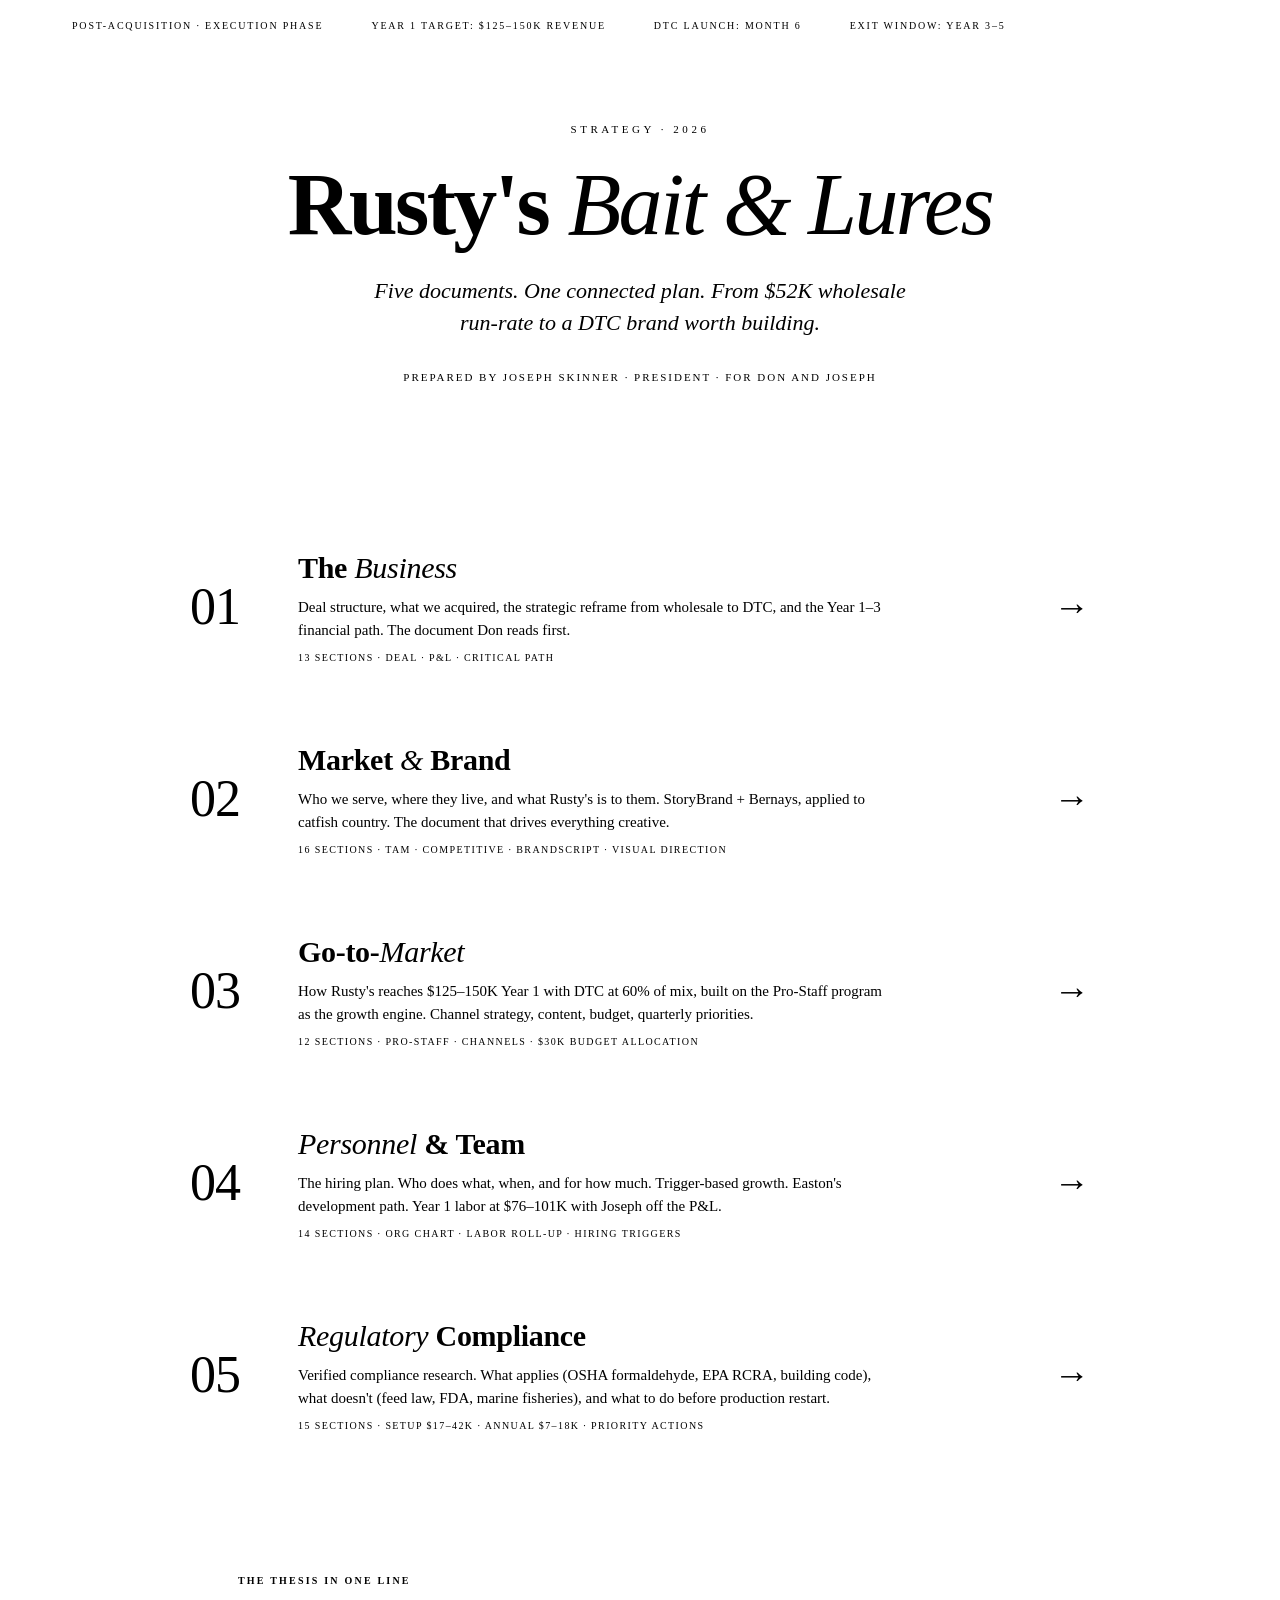
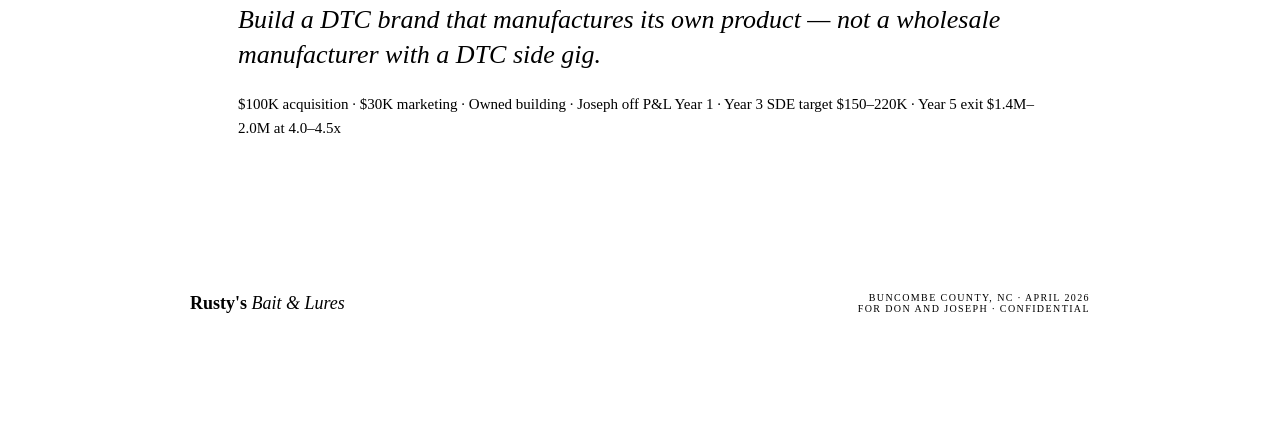
==== index.html @ a304e460 "Create index.html" ====
<!DOCTYPE html>
<html lang="en">
<head>
  <meta charset="UTF-8">
  <meta name="viewport" content="width=device-width, initial-scale=1.0">
  <title>Rusty's Bait &amp; Lures — Strategy 2026</title>
  <link rel="preconnect" href="https://fonts.googleapis.com">
  <link rel="preconnect" href="https://fonts.gstatic.com" crossorigin>
  <link href="https://fonts.googleapis.com/css2?family=Fraunces:ital,opsz,wght@0,9..144,400..700;1,9..144,400..700&family=Inter+Tight:wght@400;500;600;700&family=JetBrains+Mono:wght@400;500;600&display=swap" rel="stylesheet">
  <link rel="stylesheet" href="../style.css">
  <style>
    /* Landing-specific overrides */
    body { background: var(--kraft); }

    .landing-wrap {
      max-width: 900px;
      margin: 0 auto;
      padding: 80px 48px 120px;
    }

    .landing-header {
      text-align: center;
      margin-bottom: 72px;
      padding-bottom: 56px;
      border-bottom: 2px solid var(--charcoal);
    }

    .landing-eyebrow {
      font-family: var(--font-mono);
      font-size: 11px;
      letter-spacing: 0.32em;
      text-transform: uppercase;
      color: var(--rust);
      margin-bottom: 28px;
      display: flex;
      align-items: center;
      justify-content: center;
      gap: 18px;
    }
    .landing-eyebrow::before,
    .landing-eyebrow::after {
      content: "";
      width: 40px;
      height: 1px;
      background: var(--rust);
    }

    .landing-title {
      font-family: var(--font-display);
      font-size: clamp(52px, 8vw, 88px);
      font-weight: 600;
      line-height: 0.96;
      letter-spacing: -0.03em;
      color: var(--charcoal);
      margin: 0 0 28px;
    }
    .landing-title em {
      font-style: italic;
      color: var(--rust);
      font-weight: 400;
    }

    .landing-subtitle {
      font-family: var(--font-display);
      font-size: 22px;
      font-style: italic;
      color: var(--charcoal-mute);
      max-width: 560px;
      margin: 0 auto 32px;
      line-height: 1.45;
    }

    .landing-meta {
      font-family: var(--font-mono);
      font-size: 11px;
      letter-spacing: 0.18em;
      text-transform: uppercase;
      color: var(--charcoal-mute);
    }

    /* Doc cards */
    .doc-grid {
      display: grid;
      grid-template-columns: 1fr;
      gap: 0;
    }

    .doc-card {
      display: grid;
      grid-template-columns: 76px 1fr 48px;
      gap: 32px;
      padding: 40px 0;
      border-bottom: 1px solid var(--kraft-line);
      text-decoration: none;
      color: var(--charcoal);
      transition: all 0.18s ease;
      align-items: center;
    }
    .doc-card:first-child { border-top: 1px solid var(--kraft-line); }
    .doc-card:hover {
      padding-left: 20px;
      padding-right: 20px;
      background: var(--kraft-light);
      border-radius: 2px;
      border-bottom-color: transparent;
    }
    .doc-card:hover .doc-card-arrow {
      color: var(--rust);
      transform: translateX(5px);
    }

    .doc-card-num {
      font-family: var(--font-mono);
      font-size: 52px;
      font-weight: 300;
      color: var(--rust);
      line-height: 1;
      letter-spacing: -0.02em;
    }

    .doc-card-title {
      font-family: var(--font-display);
      font-size: 30px;
      font-weight: 600;
      line-height: 1.15;
      color: var(--charcoal);
      margin: 0 0 10px;
      letter-spacing: -0.01em;
    }
    .doc-card-title em {
      font-style: italic;
      color: var(--rust);
      font-weight: 400;
    }

    .doc-card-desc {
      font-size: 15px;
      line-height: 1.55;
      color: var(--charcoal-soft);
      margin: 0 0 10px;
      max-width: 600px;
    }

    .doc-card-meta {
      font-family: var(--font-mono);
      font-size: 10px;
      letter-spacing: 0.14em;
      text-transform: uppercase;
      color: var(--charcoal-mute);
    }

    .doc-card-arrow {
      font-family: var(--font-display);
      font-size: 36px;
      color: var(--charcoal-mute);
      transition: all 0.18s ease;
      text-align: right;
    }

    /* Status strip at top */
    .status-strip {
      background: var(--charcoal);
      padding: 12px 48px;
      display: flex;
      align-items: center;
      gap: 32px;
      font-family: var(--font-mono);
      font-size: 10px;
      letter-spacing: 0.18em;
      text-transform: uppercase;
      color: var(--charcoal-mute);
    }
    .status-strip-item { display: flex; align-items: center; gap: 10px; }
    .status-dot {
      width: 6px; height: 6px;
      border-radius: 50%;
      background: var(--rust);
      flex-shrink: 0;
    }
    .status-dot.teal { background: var(--teal); }

    /* Footer */
    .landing-footer {
      margin-top: 80px;
      padding-top: 32px;
      border-top: 1px solid var(--kraft-line);
      display: flex;
      align-items: center;
      justify-content: space-between;
    }
    .landing-footer-brand {
      font-family: var(--font-display);
      font-size: 18px;
      font-weight: 600;
      color: var(--charcoal);
    }
    .landing-footer-brand em {
      font-style: italic;
      color: var(--rust);
      font-weight: 400;
    }
    .landing-footer-note {
      font-family: var(--font-mono);
      font-size: 10px;
      letter-spacing: 0.14em;
      text-transform: uppercase;
      color: var(--charcoal-mute);
      text-align: right;
    }
  </style>
</head>
<body>

  <!-- Status strip -->
  <div class="status-strip">
    <div class="status-strip-item">
      <span class="status-dot"></span>
      Post-acquisition · Execution phase
    </div>
    <div class="status-strip-item">
      <span class="status-dot teal"></span>
      Year 1 target: $125–150K revenue
    </div>
    <div class="status-strip-item">
      <span class="status-dot"></span>
      DTC launch: Month 6
    </div>
    <div class="status-strip-item">
      <span class="status-dot teal"></span>
      Exit window: Year 3–5
    </div>
  </div>

  <div class="landing-wrap">

    <header class="landing-header">
      <div class="landing-eyebrow">Strategy · 2026</div>
      <h1 class="landing-title">Rusty's <em>Bait &amp; Lures</em></h1>
      <p class="landing-subtitle">Five documents. One connected plan. From $52K wholesale run-rate to a DTC brand worth building.</p>
      <div class="landing-meta">Prepared by Joseph Skinner · President · For Don and Joseph</div>
    </header>

    <div class="doc-grid">

      <a href="01-business.html" class="doc-card">
        <div class="doc-card-num">01</div>
        <div>
          <div class="doc-card-title">The <em>Business</em></div>
          <p class="doc-card-desc">Deal structure, what we acquired, the strategic reframe from wholesale to DTC, and the Year 1–3 financial path. The document Don reads first.</p>
          <div class="doc-card-meta">13 sections · Deal · P&amp;L · Critical path</div>
        </div>
        <div class="doc-card-arrow">→</div>
      </a>

      <a href="02-market-and-brand.html" class="doc-card">
        <div class="doc-card-num">02</div>
        <div>
          <div class="doc-card-title">Market <em>&amp;</em> Brand</div>
          <p class="doc-card-desc">Who we serve, where they live, and what Rusty's is to them. StoryBrand + Bernays, applied to catfish country. The document that drives everything creative.</p>
          <div class="doc-card-meta">16 sections · TAM · Competitive · BrandScript · Visual direction</div>
        </div>
        <div class="doc-card-arrow">→</div>
      </a>

      <a href="03-go-to-market.html" class="doc-card">
        <div class="doc-card-num">03</div>
        <div>
          <div class="doc-card-title">Go-to-<em>Market</em></div>
          <p class="doc-card-desc">How Rusty's reaches $125–150K Year 1 with DTC at 60% of mix, built on the Pro-Staff program as the growth engine. Channel strategy, content, budget, quarterly priorities.</p>
          <div class="doc-card-meta">12 sections · Pro-Staff · Channels · $30K budget allocation</div>
        </div>
        <div class="doc-card-arrow">→</div>
      </a>

      <a href="04-personnel.html" class="doc-card">
        <div class="doc-card-num">04</div>
        <div>
          <div class="doc-card-title"><em>Personnel</em> &amp; Team</div>
          <p class="doc-card-desc">The hiring plan. Who does what, when, and for how much. Trigger-based growth. Easton's development path. Year 1 labor at $76–101K with Joseph off the P&amp;L.</p>
          <div class="doc-card-meta">14 sections · Org chart · Labor roll-up · Hiring triggers</div>
        </div>
        <div class="doc-card-arrow">→</div>
      </a>

      <a href="05-regulatory.html" class="doc-card">
        <div class="doc-card-num">05</div>
        <div>
          <div class="doc-card-title"><em>Regulatory</em> Compliance</div>
          <p class="doc-card-desc">Verified compliance research. What applies (OSHA formaldehyde, EPA RCRA, building code), what doesn't (feed law, FDA, marine fisheries), and what to do before production restart.</p>
          <div class="doc-card-meta">15 sections · Setup $17–42K · Annual $7–18K · Priority actions</div>
        </div>
        <div class="doc-card-arrow">→</div>
      </a>

    </div>

    <!-- Summary callout -->
    <div style="margin-top:64px; background:var(--charcoal-soft); border-radius:2px; padding:40px 48px;">
      <div style="font-family:var(--font-mono); font-size:10px; letter-spacing:0.22em; text-transform:uppercase; color:var(--rust-light); margin-bottom:16px; font-weight:600;">The Thesis in One Line</div>
      <p style="font-family:var(--font-display); font-size:26px; font-style:italic; line-height:1.35; color:var(--kraft-light); margin:0 0 20px;">Build a DTC brand that manufactures its own product — not a wholesale manufacturer with a DTC side gig.</p>
      <p style="font-family:var(--font-body); font-size:15px; line-height:1.6; color:var(--charcoal-mute); margin:0;">$100K acquisition · $30K marketing · Owned building · Joseph off P&amp;L Year 1 · Year 3 SDE target $150–220K · Year 5 exit $1.4M–2.0M at 4.0–4.5x</p>
    </div>

    <footer class="landing-footer">
      <div class="landing-footer-brand">Rusty's <em>Bait &amp; Lures</em></div>
      <div class="landing-footer-note">
        Buncombe County, NC · April 2026<br>
        For Don and Joseph · Confidential
      </div>
    </footer>

  </div>

</body>
</html>
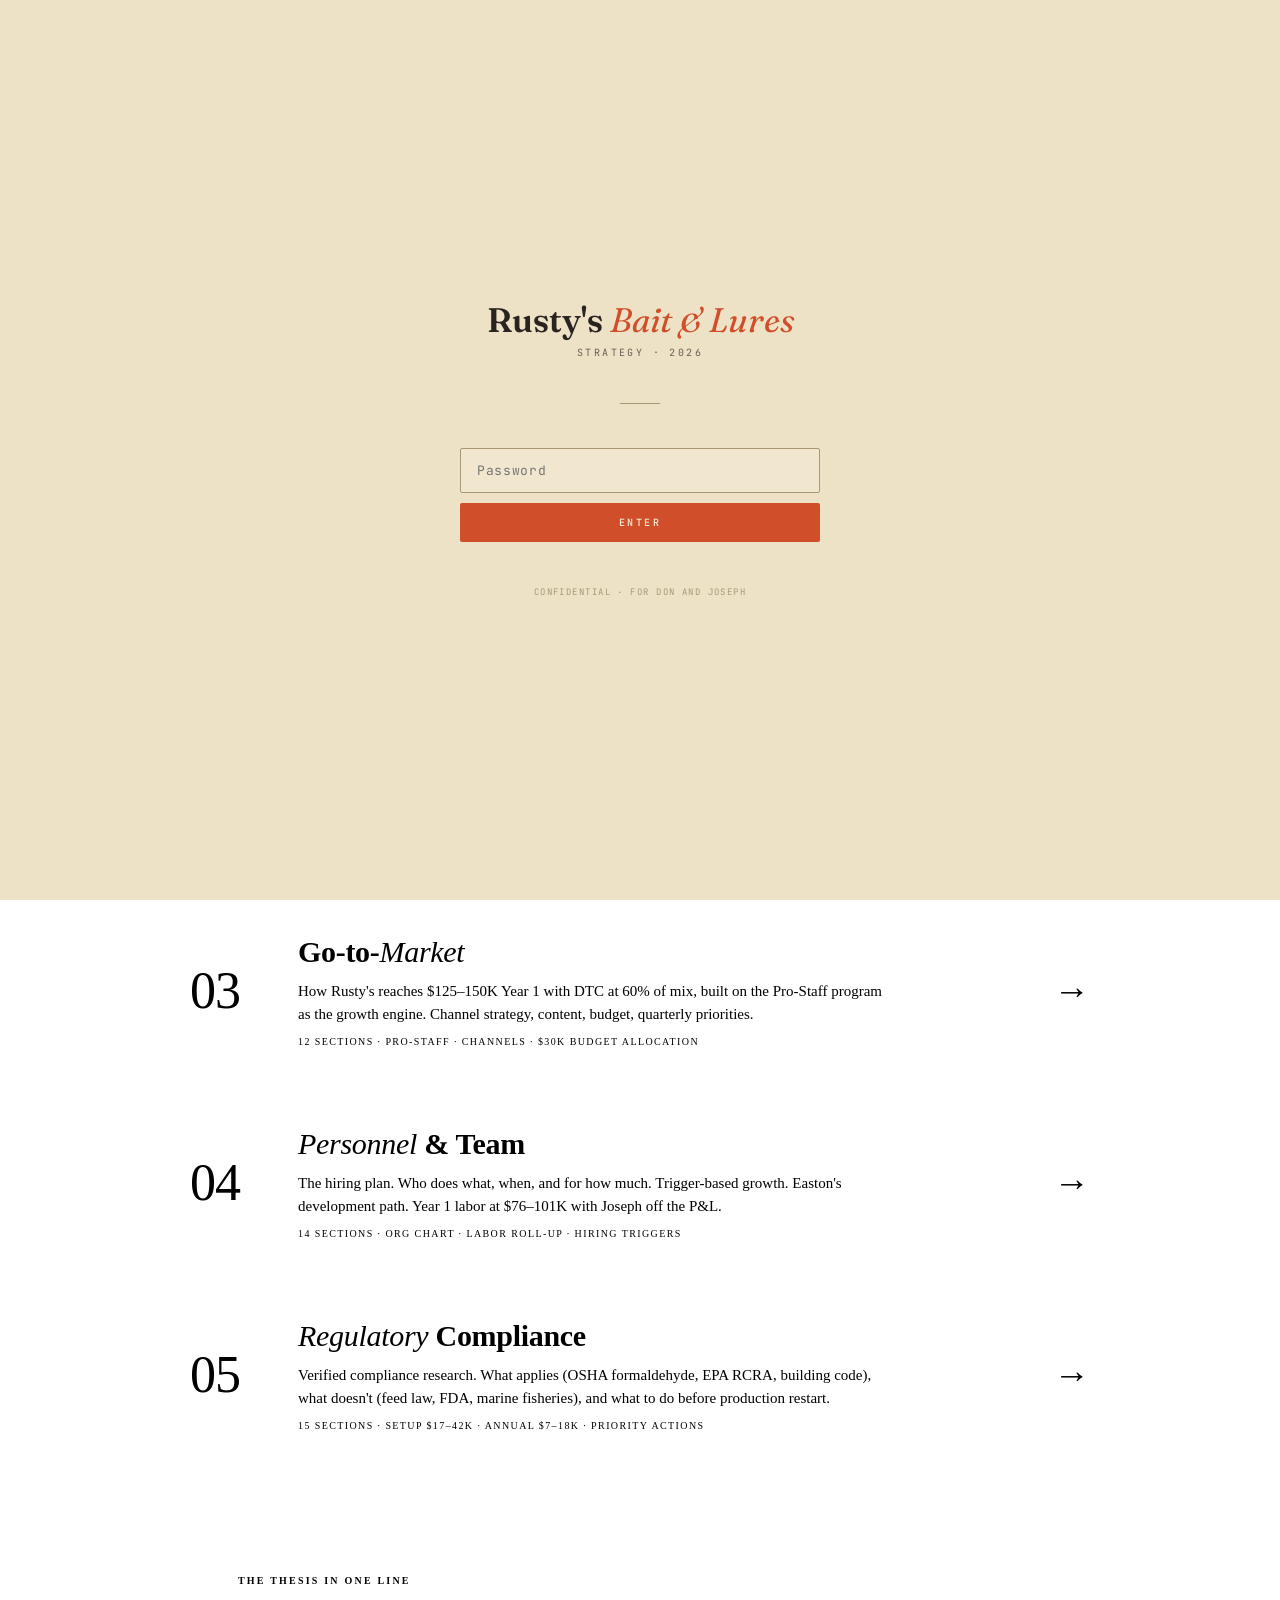
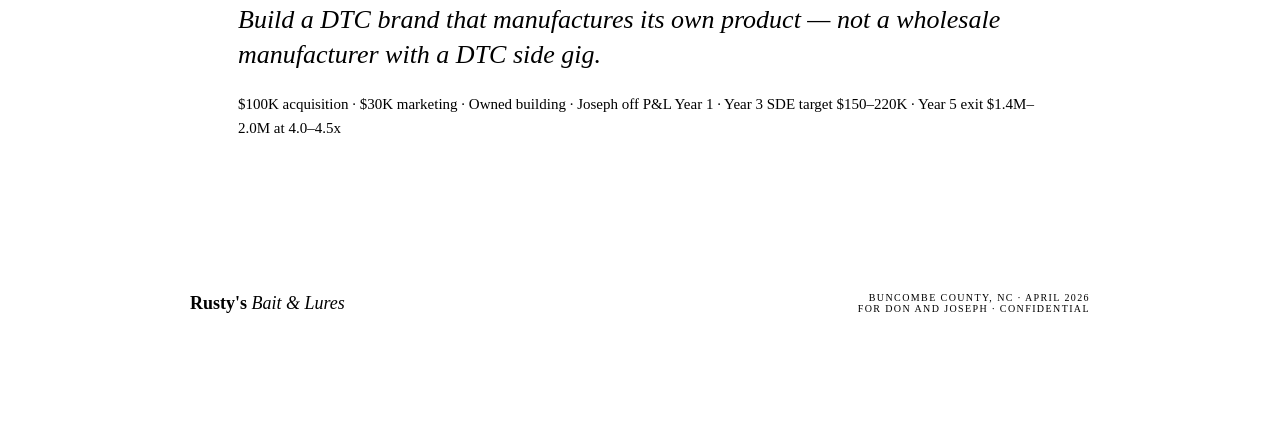
==== commit 52bba5cd: "Update index.html" ====
--- a/index.html
+++ b/index.html
@@ -211,6 +211,60 @@
 </head>
 <body>
 
+  <!-- =====================================================
+       PASSWORD GATE — renders over entire page until auth
+       ===================================================== -->
+  <div id="auth-gate" style="position:fixed;inset:0;background:#ede2c5;z-index:9999;display:flex;align-items:center;justify-content:center;font-family:'Inter Tight','Inter',sans-serif;">
+    <div style="text-align:center;width:100%;max-width:360px;padding:0 32px;">
+
+      <div style="font-family:'Fraunces',Georgia,serif;font-size:34px;font-weight:600;color:#2a2420;line-height:1.1;margin-bottom:6px;">
+        Rusty's <em style="font-style:italic;color:#d14e2a;font-weight:400;">Bait &amp; Lures</em>
+      </div>
+      <div style="font-family:'JetBrains Mono',monospace;font-size:10px;letter-spacing:0.24em;text-transform:uppercase;color:#6b5f56;margin-bottom:44px;">Strategy · 2026</div>
+
+      <div style="width:40px;height:1px;background:#a89878;margin:0 auto 44px;"></div>
+
+      <input type="password" id="pw-input" placeholder="Password"
+        style="display:block;width:100%;padding:13px 16px;font-family:'JetBrains Mono',monospace;font-size:13px;letter-spacing:0.05em;background:#f0e7ce;border:1px solid #a89878;border-radius:2px;color:#2a2420;outline:none;box-sizing:border-box;margin-bottom:10px;transition:border-color 0.2s;"
+        onkeydown="if(event.key==='Enter')rustysAuth()">
+
+      <button onclick="rustysAuth()"
+        style="display:block;width:100%;padding:13px 16px;font-family:'JetBrains Mono',monospace;font-size:10px;letter-spacing:0.24em;text-transform:uppercase;font-weight:600;background:#d14e2a;color:#f0e7ce;border:none;border-radius:2px;cursor:pointer;">
+        Enter
+      </button>
+
+      <div id="pw-error" style="display:none;font-family:'JetBrains Mono',monospace;font-size:10px;letter-spacing:0.06em;color:#d14e2a;margin-top:14px;">Incorrect password.</div>
+
+      <div style="font-family:'JetBrains Mono',monospace;font-size:9px;letter-spacing:0.16em;text-transform:uppercase;color:#a89878;margin-top:44px;">Confidential · For Don and Joseph</div>
+    </div>
+  </div>
+
+  <script>
+    // Hide gate immediately if already authenticated this session
+    if (sessionStorage.getItem('rustys_auth') === '1') {
+      document.getElementById('auth-gate').style.display = 'none';
+    }
+
+    function rustysAuth() {
+      var input = document.getElementById('pw-input');
+      var error = document.getElementById('pw-error');
+      var gate  = document.getElementById('auth-gate');
+
+      if (input.value === 'rustys2026!!') {
+        sessionStorage.setItem('rustys_auth', '1');
+        gate.style.transition = 'opacity 0.25s ease';
+        gate.style.opacity = '0';
+        setTimeout(function() { gate.style.display = 'none'; }, 260);
+      } else {
+        error.style.display = 'block';
+        input.style.borderColor = '#d14e2a';
+        input.value = '';
+        input.focus();
+        setTimeout(function() { input.style.borderColor = '#a89878'; }, 900);
+      }
+    }
+  </script>
+
   <!-- Status strip -->
   <div class="status-strip">
     <div class="status-strip-item">
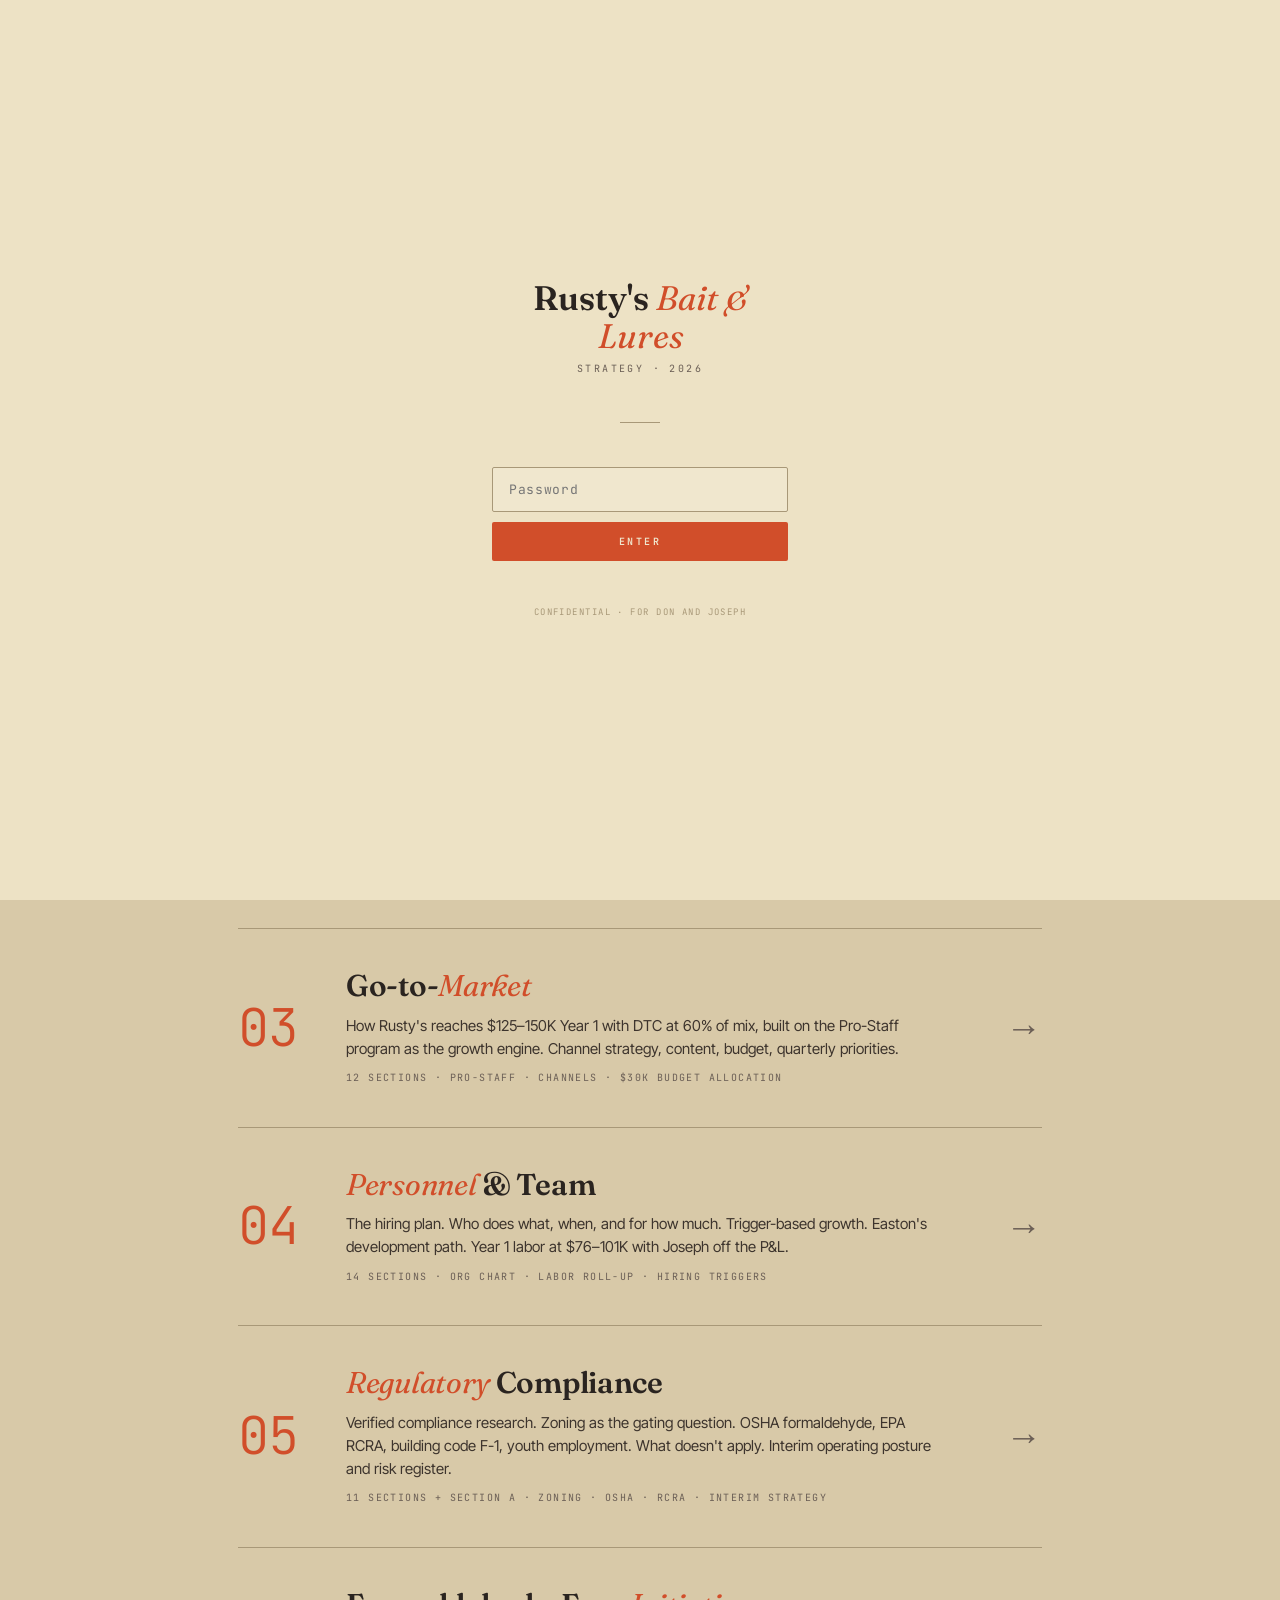
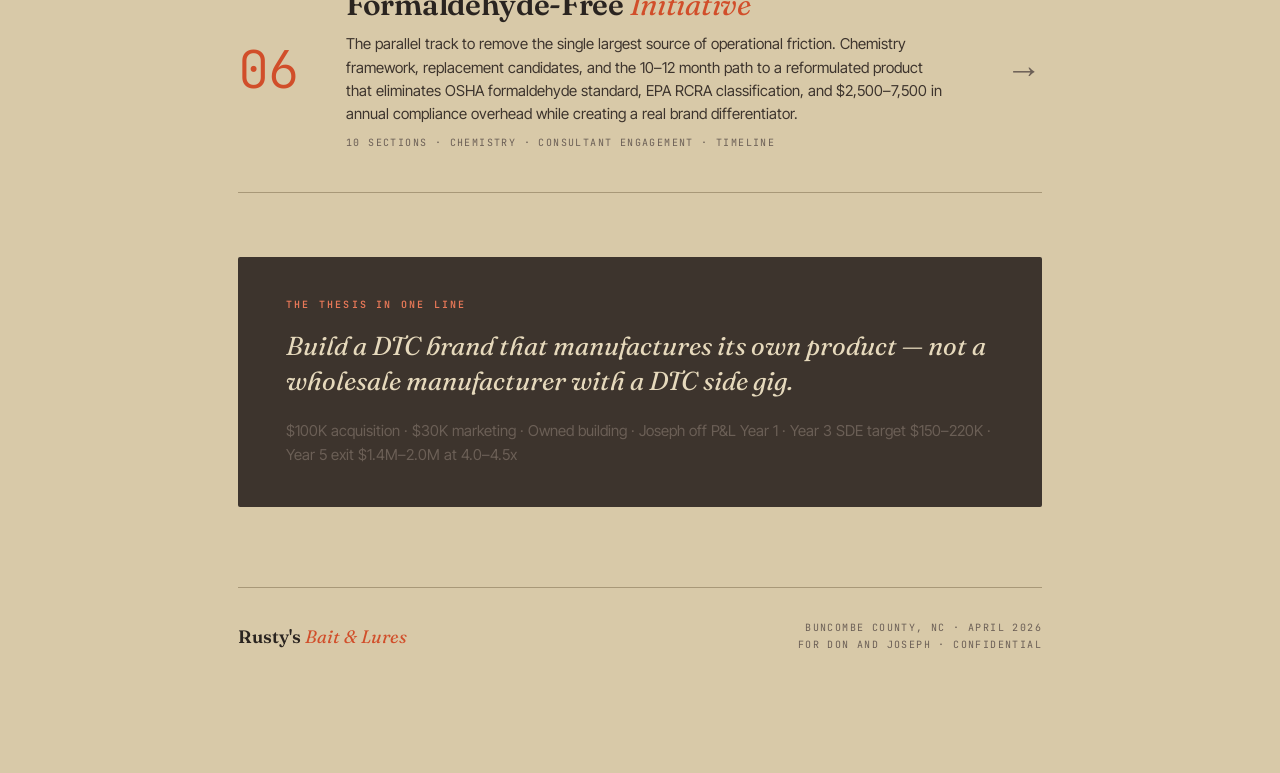
==== commit 3fbc3f99: "Update index.html" ====
--- a/index.html
+++ b/index.html
@@ -7,7 +7,7 @@
   <link rel="preconnect" href="https://fonts.googleapis.com">
   <link rel="preconnect" href="https://fonts.gstatic.com" crossorigin>
   <link href="https://fonts.googleapis.com/css2?family=Fraunces:ital,opsz,wght@0,9..144,400..700;1,9..144,400..700&family=Inter+Tight:wght@400;500;600;700&family=JetBrains+Mono:wght@400;500;600&display=swap" rel="stylesheet">
-  <link rel="stylesheet" href="../style.css">
+  <link rel="stylesheet" href="style.css">
   <style>
     /* Landing-specific overrides */
     body { background: var(--kraft); }
@@ -290,7 +290,7 @@
     <header class="landing-header">
       <div class="landing-eyebrow">Strategy · 2026</div>
       <h1 class="landing-title">Rusty's <em>Bait &amp; Lures</em></h1>
-      <p class="landing-subtitle">Five documents. One connected plan. From $52K wholesale run-rate to a DTC brand worth building.</p>
+      <p class="landing-subtitle">Six documents. One connected plan. From $52K wholesale run-rate to a DTC brand worth building.</p>
       <div class="landing-meta">Prepared by Joseph Skinner · President · For Don and Joseph</div>
     </header>
 
@@ -340,8 +340,18 @@
         <div class="doc-card-num">05</div>
         <div>
           <div class="doc-card-title"><em>Regulatory</em> Compliance</div>
-          <p class="doc-card-desc">Verified compliance research. What applies (OSHA formaldehyde, EPA RCRA, building code), what doesn't (feed law, FDA, marine fisheries), and what to do before production restart.</p>
-          <div class="doc-card-meta">15 sections · Setup $17–42K · Annual $7–18K · Priority actions</div>
+          <p class="doc-card-desc">Verified compliance research. Zoning as the gating question. OSHA formaldehyde, EPA RCRA, building code F-1, youth employment. What doesn't apply. Interim operating posture and risk register.</p>
+          <div class="doc-card-meta">11 sections + Section A · Zoning · OSHA · RCRA · Interim strategy</div>
+        </div>
+        <div class="doc-card-arrow">→</div>
+      </a>
+
+      <a href="06-formaldehyde-free.html" class="doc-card">
+        <div class="doc-card-num">06</div>
+        <div>
+          <div class="doc-card-title">Formaldehyde-Free <em>Initiative</em></div>
+          <p class="doc-card-desc">The parallel track to remove the single largest source of operational friction. Chemistry framework, replacement candidates, and the 10–12 month path to a reformulated product that eliminates OSHA formaldehyde standard, EPA RCRA classification, and $2,500–7,500 in annual compliance overhead while creating a real brand differentiator.</p>
+          <div class="doc-card-meta">10 sections · Chemistry · Consultant engagement · Timeline</div>
         </div>
         <div class="doc-card-arrow">→</div>
       </a>
--- a/style.css
+++ b/style.css
@@ -0,0 +1,848 @@
+/* =========================================================
+   RUSTY'S BAIT & LURES — STRATEGY DOCUMENTS
+   Palette: kraft/putty background, charcoal body, rust-red accent
+   Type: serif display, sans body, mono utility
+   ========================================================= */
+
+/* --- RESET / BASE --- */
+*, *::before, *::after { box-sizing: border-box; }
+html { scroll-behavior: smooth; }
+
+:root {
+  /* palette */
+  --kraft: #d8c9a8;
+  --kraft-deep: #c8b792;
+  --kraft-light: #e6d9bc;
+  --kraft-pale: #f0e7ce;
+  --charcoal: #2a2420;
+  --charcoal-soft: #3d342d;
+  --charcoal-mute: #6b5f56;
+  --kraft-line: #a89878;
+  --rust: #d14e2a;
+  --rust-deep: #a63a1e;
+  --rust-light: #e87858;
+  --teal: #3d6670;  /* occasional secondary only */
+  --paper: #ede2c5;
+
+  /* type */
+  --font-display: "Fraunces", "Playfair Display", Georgia, serif;
+  --font-body: "Inter Tight", "Inter", -apple-system, BlinkMacSystemFont, "Helvetica Neue", Arial, sans-serif;
+  --font-mono: "JetBrains Mono", "Roboto Mono", "SF Mono", Menlo, monospace;
+
+  /* sizing */
+  --max-content: 720px;
+  --max-wide: 960px;
+  --sidebar: 260px;
+}
+
+html, body {
+  margin: 0;
+  padding: 0;
+  background: var(--kraft);
+  color: var(--charcoal);
+  font-family: var(--font-body);
+  font-size: 17px;
+  line-height: 1.65;
+  -webkit-font-smoothing: antialiased;
+  -moz-osx-font-smoothing: grayscale;
+}
+
+/* subtle paper texture overlay */
+body::before {
+  content: "";
+  position: fixed;
+  inset: 0;
+  pointer-events: none;
+  background-image:
+    radial-gradient(circle at 20% 30%, rgba(168,152,120,0.03) 0%, transparent 50%),
+    radial-gradient(circle at 80% 70%, rgba(168,152,120,0.04) 0%, transparent 50%);
+  z-index: 1;
+}
+
+/* =========================================================
+   LAYOUT
+   ========================================================= */
+
+.layout {
+  display: grid;
+  grid-template-columns: var(--sidebar) 1fr;
+  min-height: 100vh;
+  position: relative;
+  z-index: 2;
+}
+
+.sidebar {
+  background: var(--kraft-deep);
+  border-right: 1px solid var(--kraft-line);
+  padding: 48px 28px;
+  position: sticky;
+  top: 0;
+  height: 100vh;
+  overflow-y: auto;
+}
+
+.content {
+  padding: 64px 72px 120px;
+  max-width: 960px;
+}
+
+@media (max-width: 880px) {
+  .layout { grid-template-columns: 1fr; }
+  .sidebar {
+    position: static;
+    height: auto;
+    padding: 32px 28px;
+  }
+  .content { padding: 40px 28px 80px; }
+}
+
+/* =========================================================
+   SIDEBAR NAVIGATION
+   ========================================================= */
+
+.brand-mark {
+  font-family: var(--font-display);
+  font-size: 22px;
+  font-weight: 600;
+  color: var(--charcoal);
+  line-height: 1.1;
+  margin-bottom: 4px;
+}
+.brand-mark em {
+  font-style: italic;
+  color: var(--rust);
+  font-weight: 500;
+}
+
+.brand-tag {
+  font-family: var(--font-mono);
+  font-size: 10px;
+  letter-spacing: 0.18em;
+  text-transform: uppercase;
+  color: var(--charcoal-mute);
+  margin-bottom: 40px;
+}
+
+.nav-section {
+  font-family: var(--font-mono);
+  font-size: 10px;
+  letter-spacing: 0.2em;
+  text-transform: uppercase;
+  color: var(--charcoal-mute);
+  margin: 28px 0 12px;
+  padding-bottom: 8px;
+  border-bottom: 1px solid var(--kraft-line);
+}
+
+.nav-list {
+  list-style: none;
+  padding: 0;
+  margin: 0 0 20px;
+}
+
+.nav-list li { margin-bottom: 6px; }
+
+.nav-list a {
+  display: flex;
+  align-items: baseline;
+  gap: 10px;
+  padding: 6px 10px;
+  margin-left: -10px;
+  border-radius: 2px;
+  color: var(--charcoal-soft);
+  text-decoration: none;
+  font-size: 14px;
+  line-height: 1.4;
+  transition: all 0.15s ease;
+}
+.nav-list a:hover {
+  background: var(--kraft-light);
+  color: var(--charcoal);
+}
+.nav-list a.current {
+  background: var(--charcoal);
+  color: var(--kraft-pale);
+}
+.nav-list a.current .nav-num { color: var(--rust-light); }
+
+.nav-num {
+  font-family: var(--font-mono);
+  font-size: 10px;
+  font-weight: 600;
+  color: var(--rust);
+  flex-shrink: 0;
+  padding-top: 2px;
+  letter-spacing: 0.05em;
+}
+
+.nav-toc {
+  list-style: none;
+  padding: 0;
+  margin: 0;
+  font-size: 13px;
+}
+
+.nav-toc li { margin-bottom: 4px; }
+
+.nav-toc a {
+  display: block;
+  padding: 4px 10px;
+  margin-left: 8px;
+  border-left: 1px solid var(--kraft-line);
+  color: var(--charcoal-mute);
+  text-decoration: none;
+  line-height: 1.4;
+  transition: all 0.15s ease;
+}
+.nav-toc a:hover {
+  color: var(--charcoal);
+  border-left-color: var(--rust);
+}
+
+/* =========================================================
+   DOCUMENT HEADER
+   ========================================================= */
+
+.doc-header {
+  margin-bottom: 64px;
+  padding-bottom: 40px;
+  border-bottom: 2px solid var(--charcoal);
+  position: relative;
+}
+
+.doc-eyebrow {
+  font-family: var(--font-mono);
+  font-size: 11px;
+  letter-spacing: 0.25em;
+  text-transform: uppercase;
+  color: var(--rust);
+  margin-bottom: 20px;
+  display: flex;
+  align-items: center;
+  gap: 12px;
+}
+
+.doc-eyebrow::before {
+  content: "";
+  width: 28px;
+  height: 2px;
+  background: var(--rust);
+  display: inline-block;
+}
+
+.doc-title {
+  font-family: var(--font-display);
+  font-size: clamp(40px, 6vw, 64px);
+  font-weight: 600;
+  line-height: 1.02;
+  letter-spacing: -0.02em;
+  color: var(--charcoal);
+  margin: 0 0 16px;
+}
+
+.doc-title em {
+  font-style: italic;
+  font-weight: 400;
+  color: var(--rust);
+}
+
+.doc-subtitle {
+  font-family: var(--font-display);
+  font-size: 22px;
+  font-weight: 400;
+  font-style: italic;
+  color: var(--charcoal-mute);
+  line-height: 1.4;
+  margin: 0 0 32px;
+  max-width: 600px;
+}
+
+.doc-meta {
+  display: grid;
+  grid-template-columns: repeat(auto-fit, minmax(160px, 1fr));
+  gap: 24px;
+  padding-top: 16px;
+}
+
+.doc-meta-item {
+  font-family: var(--font-mono);
+  font-size: 11px;
+  line-height: 1.5;
+}
+
+.doc-meta-label {
+  color: var(--charcoal-mute);
+  letter-spacing: 0.15em;
+  text-transform: uppercase;
+  display: block;
+  margin-bottom: 4px;
+}
+
+.doc-meta-value {
+  color: var(--charcoal);
+  font-family: var(--font-body);
+  font-size: 14px;
+  font-weight: 500;
+}
+
+/* =========================================================
+   CONTENT TYPOGRAPHY
+   ========================================================= */
+
+.section {
+  margin-bottom: 80px;
+  max-width: var(--max-content);
+  scroll-margin-top: 40px;
+}
+
+.section-full {
+  max-width: var(--max-wide);
+}
+
+.section-num {
+  font-family: var(--font-mono);
+  font-size: 11px;
+  letter-spacing: 0.25em;
+  color: var(--rust);
+  text-transform: uppercase;
+  display: block;
+  margin-bottom: 12px;
+  font-weight: 600;
+}
+
+h2.section-title {
+  font-family: var(--font-display);
+  font-size: 36px;
+  font-weight: 600;
+  line-height: 1.1;
+  letter-spacing: -0.01em;
+  color: var(--charcoal);
+  margin: 0 0 32px;
+  padding-bottom: 16px;
+  border-bottom: 1px solid var(--kraft-line);
+}
+
+h3 {
+  font-family: var(--font-display);
+  font-size: 22px;
+  font-weight: 600;
+  line-height: 1.25;
+  color: var(--charcoal);
+  margin: 40px 0 16px;
+}
+
+h4 {
+  font-family: var(--font-body);
+  font-size: 13px;
+  font-weight: 700;
+  letter-spacing: 0.12em;
+  text-transform: uppercase;
+  color: var(--rust-deep);
+  margin: 28px 0 12px;
+}
+
+p {
+  margin: 0 0 20px;
+  line-height: 1.7;
+}
+
+p.lead {
+  font-family: var(--font-display);
+  font-size: 22px;
+  line-height: 1.45;
+  font-style: italic;
+  color: var(--charcoal-soft);
+  margin-bottom: 32px;
+}
+
+a {
+  color: var(--rust-deep);
+  text-decoration: underline;
+  text-decoration-thickness: 1px;
+  text-underline-offset: 3px;
+}
+a:hover { color: var(--rust); }
+
+strong { font-weight: 600; color: var(--charcoal); }
+em { font-style: italic; }
+
+ul, ol { margin: 0 0 24px; padding-left: 24px; }
+li { margin-bottom: 8px; line-height: 1.6; }
+li strong { color: var(--charcoal); }
+
+blockquote {
+  border-left: 3px solid var(--rust);
+  padding: 4px 0 4px 24px;
+  margin: 32px 0;
+  font-family: var(--font-display);
+  font-size: 20px;
+  font-style: italic;
+  line-height: 1.5;
+  color: var(--charcoal-soft);
+}
+
+/* =========================================================
+   CALLOUTS AND PULL-QUOTES
+   ========================================================= */
+
+.callout {
+  background: var(--kraft-light);
+  border-left: 4px solid var(--rust);
+  padding: 24px 28px;
+  margin: 32px 0;
+  border-radius: 2px;
+}
+
+.callout-label {
+  font-family: var(--font-mono);
+  font-size: 10px;
+  letter-spacing: 0.2em;
+  text-transform: uppercase;
+  color: var(--rust);
+  font-weight: 600;
+  margin-bottom: 8px;
+  display: block;
+}
+
+.callout p:last-child { margin-bottom: 0; }
+
+.pullquote {
+  font-family: var(--font-display);
+  font-size: 28px;
+  line-height: 1.25;
+  font-style: italic;
+  color: var(--charcoal);
+  margin: 48px 0;
+  padding: 24px 0;
+  border-top: 1px solid var(--kraft-line);
+  border-bottom: 1px solid var(--kraft-line);
+  max-width: 640px;
+}
+
+.pullquote::before {
+  content: "—";
+  display: block;
+  color: var(--rust);
+  margin-bottom: 8px;
+  font-style: normal;
+}
+
+/* =========================================================
+   TABLES
+   ========================================================= */
+
+.data-table {
+  width: 100%;
+  border-collapse: collapse;
+  margin: 24px 0 32px;
+  font-size: 15px;
+}
+
+.data-table th {
+  font-family: var(--font-mono);
+  font-size: 10px;
+  font-weight: 600;
+  text-transform: uppercase;
+  letter-spacing: 0.15em;
+  color: var(--charcoal-mute);
+  text-align: left;
+  padding: 12px 16px;
+  border-bottom: 2px solid var(--charcoal);
+  background: var(--kraft-light);
+}
+
+.data-table td {
+  padding: 14px 16px;
+  border-bottom: 1px solid var(--kraft-line);
+  vertical-align: top;
+}
+
+.data-table tr:hover td { background: rgba(232, 217, 188, 0.4); }
+
+.data-table td strong { color: var(--charcoal); }
+
+.data-table .num {
+  font-family: var(--font-mono);
+  font-size: 14px;
+  text-align: right;
+  font-variant-numeric: tabular-nums;
+}
+
+.data-table .total td {
+  border-top: 2px solid var(--charcoal);
+  border-bottom: 2px solid var(--charcoal);
+  font-weight: 600;
+  background: var(--kraft-light);
+}
+
+/* =========================================================
+   STAT CARDS
+   ========================================================= */
+
+.stat-row {
+  display: grid;
+  grid-template-columns: repeat(auto-fit, minmax(180px, 1fr));
+  gap: 16px;
+  margin: 32px 0;
+}
+
+.stat-card {
+  background: var(--kraft-light);
+  border: 1px solid var(--kraft-line);
+  padding: 24px;
+  border-radius: 2px;
+  position: relative;
+}
+
+.stat-card::before {
+  content: "";
+  position: absolute;
+  top: 0;
+  left: 0;
+  width: 32px;
+  height: 3px;
+  background: var(--rust);
+}
+
+.stat-value {
+  font-family: var(--font-display);
+  font-size: 36px;
+  font-weight: 600;
+  color: var(--charcoal);
+  line-height: 1;
+  margin-bottom: 8px;
+  letter-spacing: -0.02em;
+}
+
+.stat-label {
+  font-family: var(--font-mono);
+  font-size: 10px;
+  letter-spacing: 0.15em;
+  text-transform: uppercase;
+  color: var(--charcoal-mute);
+  margin-bottom: 6px;
+}
+
+.stat-detail {
+  font-size: 13px;
+  color: var(--charcoal-soft);
+  line-height: 1.45;
+  margin: 0;
+}
+
+/* =========================================================
+   VISUALIZATION CONTAINERS
+   ========================================================= */
+
+.viz {
+  margin: 48px 0;
+}
+
+.viz-title {
+  font-family: var(--font-mono);
+  font-size: 11px;
+  letter-spacing: 0.2em;
+  text-transform: uppercase;
+  color: var(--rust);
+  font-weight: 600;
+  margin-bottom: 8px;
+}
+
+.viz-subtitle {
+  font-family: var(--font-display);
+  font-size: 22px;
+  font-weight: 600;
+  color: var(--charcoal);
+  margin-bottom: 24px;
+  line-height: 1.25;
+}
+
+.viz-caption {
+  font-family: var(--font-mono);
+  font-size: 11px;
+  color: var(--charcoal-mute);
+  margin-top: 16px;
+  line-height: 1.5;
+  letter-spacing: 0.02em;
+}
+
+.viz svg {
+  width: 100%;
+  height: auto;
+  display: block;
+}
+
+/* =========================================================
+   FOOTER NAV
+   ========================================================= */
+
+.doc-footer {
+  margin-top: 120px;
+  padding-top: 40px;
+  border-top: 2px solid var(--charcoal);
+  display: grid;
+  grid-template-columns: 1fr 1fr;
+  gap: 24px;
+}
+
+.foot-nav-link {
+  padding: 20px;
+  background: var(--kraft-light);
+  border: 1px solid var(--kraft-line);
+  text-decoration: none;
+  color: var(--charcoal);
+  border-radius: 2px;
+  transition: all 0.15s ease;
+}
+
+.foot-nav-link:hover {
+  background: var(--charcoal);
+  color: var(--kraft-pale);
+  border-color: var(--charcoal);
+}
+.foot-nav-link:hover .fn-dir { color: var(--rust-light); }
+
+.fn-dir {
+  font-family: var(--font-mono);
+  font-size: 10px;
+  letter-spacing: 0.2em;
+  text-transform: uppercase;
+  color: var(--rust);
+  display: block;
+  margin-bottom: 8px;
+}
+
+.fn-title {
+  font-family: var(--font-display);
+  font-size: 20px;
+  font-weight: 600;
+  line-height: 1.2;
+}
+
+.foot-nav-link.next { text-align: right; }
+
+/* =========================================================
+   DIVIDERS
+   ========================================================= */
+
+.ornament {
+  display: flex;
+  align-items: center;
+  justify-content: center;
+  gap: 16px;
+  margin: 56px 0;
+  color: var(--rust);
+}
+
+.ornament::before,
+.ornament::after {
+  content: "";
+  flex: 1;
+  height: 1px;
+  background: var(--kraft-line);
+  max-width: 120px;
+}
+
+.ornament-mark {
+  font-family: var(--font-mono);
+  font-size: 14px;
+  letter-spacing: 0.2em;
+  color: var(--rust);
+}
+
+/* =========================================================
+   INDEX / LANDING PAGE
+   ========================================================= */
+
+.landing {
+  max-width: 960px;
+  margin: 0 auto;
+  padding: 80px 40px;
+}
+
+.landing-header {
+  text-align: center;
+  margin-bottom: 80px;
+  padding-bottom: 48px;
+  border-bottom: 2px solid var(--charcoal);
+}
+
+.landing-eyebrow {
+  font-family: var(--font-mono);
+  font-size: 12px;
+  letter-spacing: 0.3em;
+  text-transform: uppercase;
+  color: var(--rust);
+  margin-bottom: 24px;
+  display: flex;
+  align-items: center;
+  justify-content: center;
+  gap: 16px;
+}
+
+.landing-eyebrow::before,
+.landing-eyebrow::after {
+  content: "";
+  width: 40px;
+  height: 1px;
+  background: var(--rust);
+}
+
+.landing-title {
+  font-family: var(--font-display);
+  font-size: clamp(56px, 9vw, 96px);
+  font-weight: 600;
+  line-height: 0.95;
+  letter-spacing: -0.03em;
+  color: var(--charcoal);
+  margin: 0 0 24px;
+}
+
+.landing-title em {
+  font-style: italic;
+  color: var(--rust);
+  font-weight: 400;
+}
+
+.landing-subtitle {
+  font-family: var(--font-display);
+  font-size: 24px;
+  font-style: italic;
+  color: var(--charcoal-mute);
+  max-width: 600px;
+  margin: 0 auto;
+  line-height: 1.4;
+}
+
+.landing-meta {
+  margin-top: 40px;
+  font-family: var(--font-mono);
+  font-size: 11px;
+  letter-spacing: 0.15em;
+  text-transform: uppercase;
+  color: var(--charcoal-mute);
+}
+
+.doc-grid {
+  display: grid;
+  grid-template-columns: 1fr;
+  gap: 0;
+}
+
+.doc-card {
+  display: grid;
+  grid-template-columns: 80px 1fr auto;
+  gap: 32px;
+  padding: 40px 0;
+  border-bottom: 1px solid var(--kraft-line);
+  text-decoration: none;
+  color: var(--charcoal);
+  transition: all 0.2s ease;
+  align-items: start;
+}
+
+.doc-card:hover {
+  padding-left: 16px;
+  padding-right: 16px;
+  background: var(--kraft-light);
+}
+
+.doc-card:hover .doc-card-arrow { color: var(--rust); transform: translateX(4px); }
+
+.doc-card-num {
+  font-family: var(--font-mono);
+  font-size: 48px;
+  font-weight: 300;
+  color: var(--rust);
+  line-height: 0.9;
+  letter-spacing: -0.02em;
+}
+
+.doc-card-body { }
+
+.doc-card-title {
+  font-family: var(--font-display);
+  font-size: 32px;
+  font-weight: 600;
+  line-height: 1.15;
+  color: var(--charcoal);
+  margin: 0 0 12px;
+  letter-spacing: -0.01em;
+}
+
+.doc-card-desc {
+  font-size: 15px;
+  line-height: 1.5;
+  color: var(--charcoal-soft);
+  margin: 0 0 12px;
+  max-width: 560px;
+}
+
+.doc-card-meta {
+  font-family: var(--font-mono);
+  font-size: 10px;
+  letter-spacing: 0.15em;
+  text-transform: uppercase;
+  color: var(--charcoal-mute);
+}
+
+.doc-card-arrow {
+  font-family: var(--font-display);
+  font-size: 40px;
+  color: var(--charcoal-mute);
+  transition: all 0.2s ease;
+  align-self: center;
+}
+
+/* =========================================================
+   UTILITIES
+   ========================================================= */
+
+.spacer-sm { height: 24px; }
+.spacer-md { height: 48px; }
+.spacer-lg { height: 80px; }
+
+hr.divider {
+  border: 0;
+  height: 1px;
+  background: var(--kraft-line);
+  margin: 48px 0;
+}
+
+.text-mono {
+  font-family: var(--font-mono);
+  font-size: 13px;
+  letter-spacing: 0.02em;
+}
+
+.text-mute { color: var(--charcoal-mute); }
+
+.label {
+  display: inline-block;
+  font-family: var(--font-mono);
+  font-size: 10px;
+  letter-spacing: 0.15em;
+  text-transform: uppercase;
+  padding: 4px 8px;
+  background: var(--kraft-light);
+  border: 1px solid var(--kraft-line);
+  border-radius: 2px;
+  color: var(--charcoal-soft);
+  font-weight: 500;
+}
+.label.rust { background: var(--rust); color: var(--kraft-pale); border-color: var(--rust); }
+.label.charcoal { background: var(--charcoal); color: var(--kraft-pale); border-color: var(--charcoal); }
+
+/* =========================================================
+   PRINT
+   ========================================================= */
+
+@media print {
+  .sidebar, .doc-footer { display: none; }
+  .layout { grid-template-columns: 1fr; }
+  .content { padding: 0; max-width: 100%; }
+  body { background: white; color: black; font-size: 11pt; }
+  body::before { display: none; }
+  h2.section-title { page-break-after: avoid; }
+  .viz, .callout { page-break-inside: avoid; }
+}
